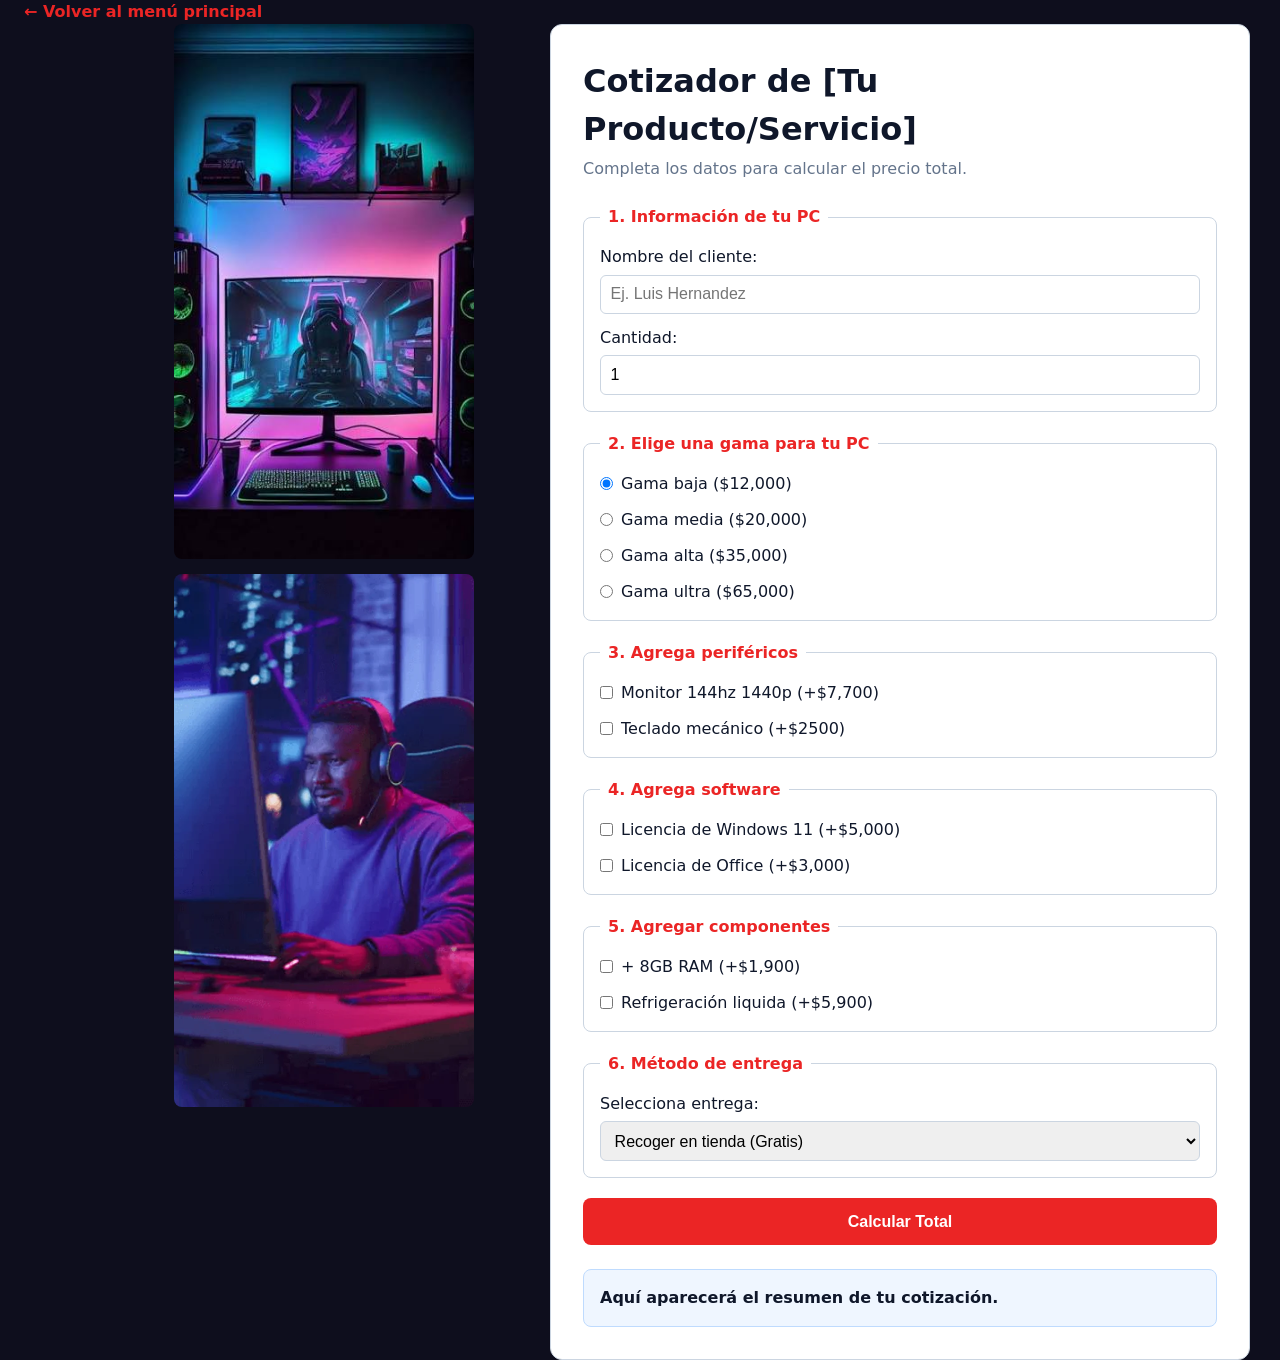
==== armadopcs-fernando.html @ 4b31c7e9 "cambios" ====
<!DOCTYPE html>
<html lang="es">
<head>
  <meta charset="UTF-8">
  <meta name="viewport" content="width=device-width, initial-scale=1.0">
  <title>Cotizador-Armado de PCs</title>

  <!-- SPRINT 2 (Lunes): Cambia "plantilla.css" por el nombre de tu archivo CSS (ej. equipo1.css) -->
  <link rel="stylesheet" href="fernando-armadopcs.css">
</head>
<body>

  <nav class="barra-volver">
    <a href="index.html">← Volver al menú principal</a>
  </nav>

  <div class="imagenes">
      <img src="IMG-armadopcs/pcgamer.jpg" alt="pcgamer">
      <img src="IMG-armadopcs/pcgamer2.webp" alt="pcgamer">
  </div>

  <main class="contenedor">
    <h1>Cotizador de [Tu Producto/Servicio]</h1>
    <p>Completa los datos para calcular el precio total.</p>

    <!-- =================================================================
         SPRINT 1 (Jueves y Viernes): FORMULARIO HTML5
         Requisitos:
         1. Usar <fieldset> y <legend> para agrupar secciones.
         2. Vincular cada <label for="id"> con su <input id="id">.
         3. Incluir: number, radio, checkbox y select.
    ================================================================== -->
    <form id="formularioCotizador">

      <!-- SECCIÓN 1: Datos básicos y cantidad -->
      <fieldset class="grupo-campos">
        <legend>1. Información de tu PC</legend>

        <div class="campo">
          <label for="nombreCliente">Nombre del cliente:</label>
          <input type="text" id="nombreCliente" placeholder="Ej. Luis Hernandez" required>
        </div>

        <div class="campo">
          <label for="cantidad">Cantidad:</label>
          <input type="number" id="cantidad" value="1" min="1" max="50" required>
        </div>
      </fieldset>

      <!-- SECCIÓN 2: Opciones excluyentes (Radio) -->
      <fieldset class="grupo-campos">
        <legend>2. Elige una gama para tu PC</legend>
        
        <label class="opcion-linea">
          <input type="radio" name="planBase" id="planBasico" value="12,000" checked>
          Gama baja ($12,000)
        </label>

        <label class="opcion-linea">
          <input type="radio" name="planBase" id="planPremium" value="20,000">
          Gama media ($20,000)
        </label>

        <label class="opcion-linea">
          <input type="radio" name="planBase" id="planPro" value="35,000">
          Gama alta ($35,000)
        </label>
        
        <label class="opcion-linea">
          <input type="radio" name="planBase" id="planUltra" value="65,000">
          Gama ultra ($65,000)
        </label>

      </fieldset>

      <!-- SECCIÓN 3: Extras opcionales (Checkbox) -->
      <fieldset class="grupo-campos">
        <legend>3. Agrega periféricos</legend>

        <label class="opcion-linea">
          <input type="checkbox" id="monitor144" value="7700">
          Monitor 144hz 1440p (+$7,700)
        </label>

        <label class="opcion-linea">
          <input type="checkbox" id="tecladomec" value="2500">
          Teclado mecánico (+$2500)
        </label>
      </fieldset>

      <fieldset class="grupo-campos">
        <legend>4. Agrega software</legend>

        <label class="opcion-linea">
          <input type="checkbox" id="win11" value="5000">
          Licencia de Windows 11 (+$5,000)
        </label>

        <label class="opcion-linea">
          <input type="checkbox" id="office" value="3000">
          Licencia de Office (+$3,000)
        </label>
      </fieldset>

      <fieldset class="grupo-campos">
        <legend>5. Agregar componentes</legend>

        <label class="opcion-linea">
          <input type="checkbox" id="+RAM" value="1900">
          + 8GB RAM (+$1,900)
        </label>

        <label class="opcion-linea">
          <input type="checkbox" id="refliquida" value="5900">
          Refrigeración liquida (+$5,900)
        </label>
      </fieldset>
      <!-- SECCIÓN 4: Lista desplegable (Select) -->
      <fieldset class="grupo-campos">
        <legend>6. Método de entrega</legend>
        
        <div class="campo">
          <label for="tipoEntrega">Selecciona entrega:</label>
          <select id="tipoEntrega">
            <option value="tienda">Recoger en tienda (Gratis)</option>
            <option value="domicilio">Envío a domicilio (+$250)</option>
          </select>
        </div>
      </fieldset>

      <!-- Botón type="button" para que JS lo controle sin recargar la página -->
      <button type="button" id="btnCalcular" class="btn-principal">Calcular Total</button>

    </form>

    <!-- Caja donde JavaScript mostrará el resultado en el Sprint 3 -->
    <div id="cajaResultado" class="resultado">
      Aquí aparecerá el resumen de tu cotización.
    </div>
  </main>

  <!-- SPRINT 3 (Jueves 2): Cambia "plantilla.js" por el nombre de tu archivo JS (ej. equipo1.js) -->
  <script src="plantilla.js"></script>
</body>
</html>
---- fernando-armadopcs.css ----
/* =================================================================
   SPRINT 2 (Lunes y Miércoles): CSS3, FLEXBOX Y RESPONSIVE
   1. Personaliza los colores de tu equipo en :root.
   2. Usa Flexbox para alinear elementos.
   3. Ajusta el diseño móvil en la @media query al final.
================================================================== */

:root {
  --color-fondo: #0e0e1d;
  --color-tarjeta: #ffffff;
  --color-primario: #eb2525;
  --color-primario-hover: #7816e7;
  --color-texto: #0f172a;
  --color-borde: #cbd5e1;
}

* {
  box-sizing: border-box;
  margin: 0;
  padding: 0;
}

body {
  font-family: system-ui, -apple-system, sans-serif;
  background-color: var(--color-fondo);
  color: var(--color-texto);
  padding: 1.5rem;
  line-height: 1.5;
  display: flex;
  flex-direction:row;
  gap: 10px;
}
.imagenes{display:flex; flex-direction: column; align-items: center; justify-content:center;
          gap: 15px; position:relative; left:150px;}
.imagenes img{width: 300px; height: auto; border-radius: 8px;}

.barra-volver {
  max-width: 700px;
  margin: 0 auto 1rem;
  position: absolute; top: 0;
}

.barra-volver a {
  color: var(--color-primario);
  text-decoration: none;
  font-weight: 600;
}

.contenedor {
  max-width: 700px;
  /* margin: 0 auto; */
  background-color: var(--color-tarjeta);
  padding: 2rem;
  border-radius: 12px;
  border: 1px solid var(--color-borde);
  display: flex;
  flex-direction: column;
  position: absolute; right: 30px;
}

h1 {
  margin-bottom: 0.25rem;
}

.contenedor > p {
  color: #64748b;
  margin-bottom: 1.5rem;
}

/* Flexbox aplicado al formulario */
form {
  display: flex;
  flex-direction: column;
  gap: 1.25rem;
}

.grupo-campos {
  border: 1px solid var(--color-borde);
  border-radius: 8px;
  padding: 1rem;
  display: flex;
  flex-direction: column;
  gap: 0.75rem;
}

legend {
  font-weight: 700;
  padding: 0 0.5rem;
  color: var(--color-primario);
}

.campo {
  display: flex;
  flex-direction: column;
  gap: 0.35rem;
}

input[type="text"],
input[type="number"],
select {
  padding: 0.6rem;
  border: 1px solid var(--color-borde);
  border-radius: 6px;
  font-size: 1rem;
}

.opcion-linea {
  display: flex;
  align-items: center;
  gap: 0.5rem;
  cursor: pointer;
}

.btn-principal {
  background-color: var(--color-primario);
  color: white;
  border: none;
  padding: 0.9rem;
  font-size: 1rem;
  font-weight: 700;
  border-radius: 8px;
  cursor: pointer;
  transition: background-color 0.2s;
}

.btn-principal:hover {
  background-color: var(--color-primario-hover);
}

.resultado {
  margin-top: 1.5rem;
  padding: 1rem;
  border-radius: 8px;
  background-color: #eff6ff;
  border: 1px solid #bfdbfe;
  font-weight: 600;
}

/* =================================================================
   DISEÑO RESPONSIVE (Móviles menores a 600px)
================================================================== */
@media (max-width: 600px) {
  body {
    padding: 0.75rem;
  }

  .contenedor {
    padding: 1.25rem;
    width: 300px;
  }

  .imagenes{display:none}

  .btn-principal {
    width: 100%;
  }
}
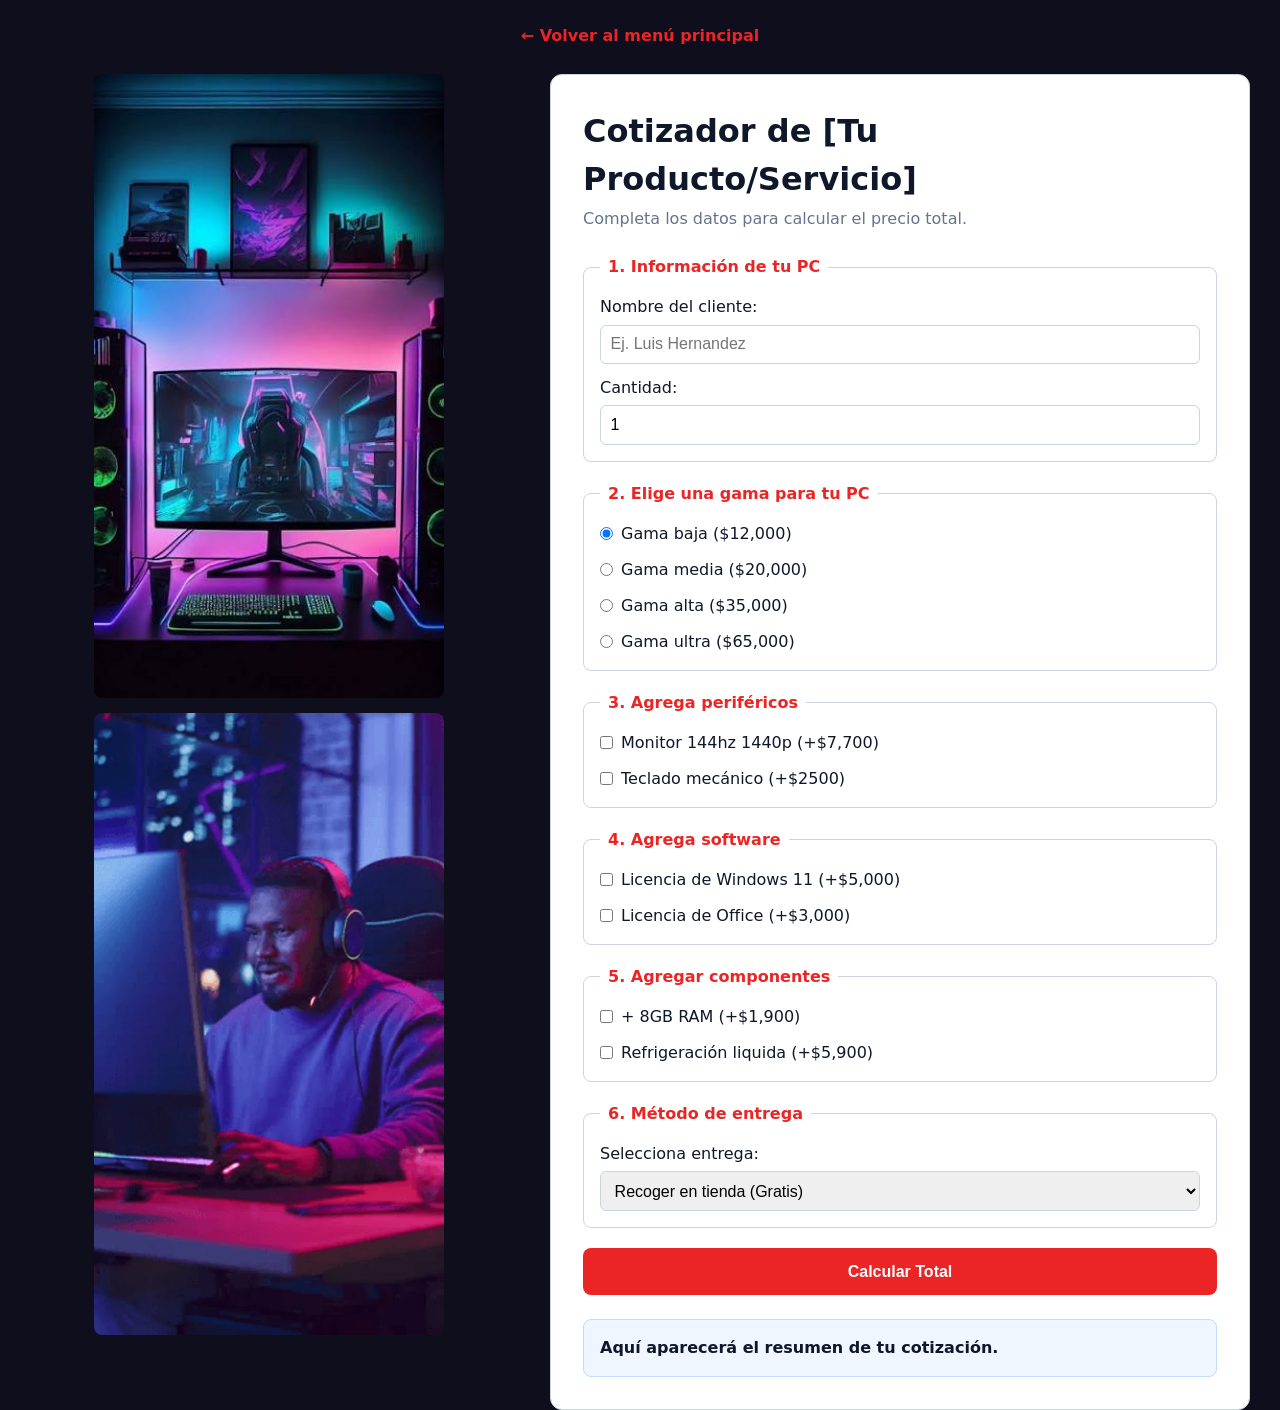
==== commit c566cd3a: "commit final" ====
--- a/armadopcs-fernando.html
+++ b/armadopcs-fernando.html
@@ -12,8 +12,9 @@
 
   <nav class="barra-volver">
     <a href="index.html">← Volver al menú principal</a>
-  </nav>
+  </nav> 
 
+  <div class="maincontenedor">
   <div class="imagenes">
       <img src="IMG-armadopcs/pcgamer.jpg" alt="pcgamer">
       <img src="IMG-armadopcs/pcgamer2.webp" alt="pcgamer">
@@ -138,6 +139,7 @@
       Aquí aparecerá el resumen de tu cotización.
     </div>
   </main>
+  </div>
 
   <!-- SPRINT 3 (Jueves 2): Cambia "plantilla.js" por el nombre de tu archivo JS (ej. equipo1.js) -->
   <script src="plantilla.js"></script>
--- a/fernando-armadopcs.css
+++ b/fernando-armadopcs.css
@@ -27,17 +27,17 @@
   padding: 1.5rem;
   line-height: 1.5;
   display: flex;
-  flex-direction:row;
+  flex-direction: column;
   gap: 10px;
 }
 .imagenes{display:flex; flex-direction: column; align-items: center; justify-content:center;
-          gap: 15px; position:relative; left:150px;}
-.imagenes img{width: 300px; height: auto; border-radius: 8px;}
+          gap: 15px; position:relative; left:70px;}
+.imagenes img{width: 350px; height: auto; border-radius: 8px;}
+.maincontenedor{display:flex;}
 
 .barra-volver {
   max-width: 700px;
   margin: 0 auto 1rem;
-  position: absolute; top: 0;
 }
 
 .barra-volver a {
@@ -139,17 +139,19 @@
 /* =================================================================
    DISEÑO RESPONSIVE (Móviles menores a 600px)
 ================================================================== */
-@media (max-width: 600px) {
+@media (max-width: 768px) {
   body {
     padding: 0.75rem;
+
   }
 
   .contenedor {
-    padding: 1.25rem;
-    width: 300px;
-  }
+    padding: 1.25rem;}
 
   .imagenes{display:none}
+
+  .maincontenedor{display:flex; flex-direction: column;;
+         position:relative; left:20px;}
 
   .btn-principal {
     width: 100%;
